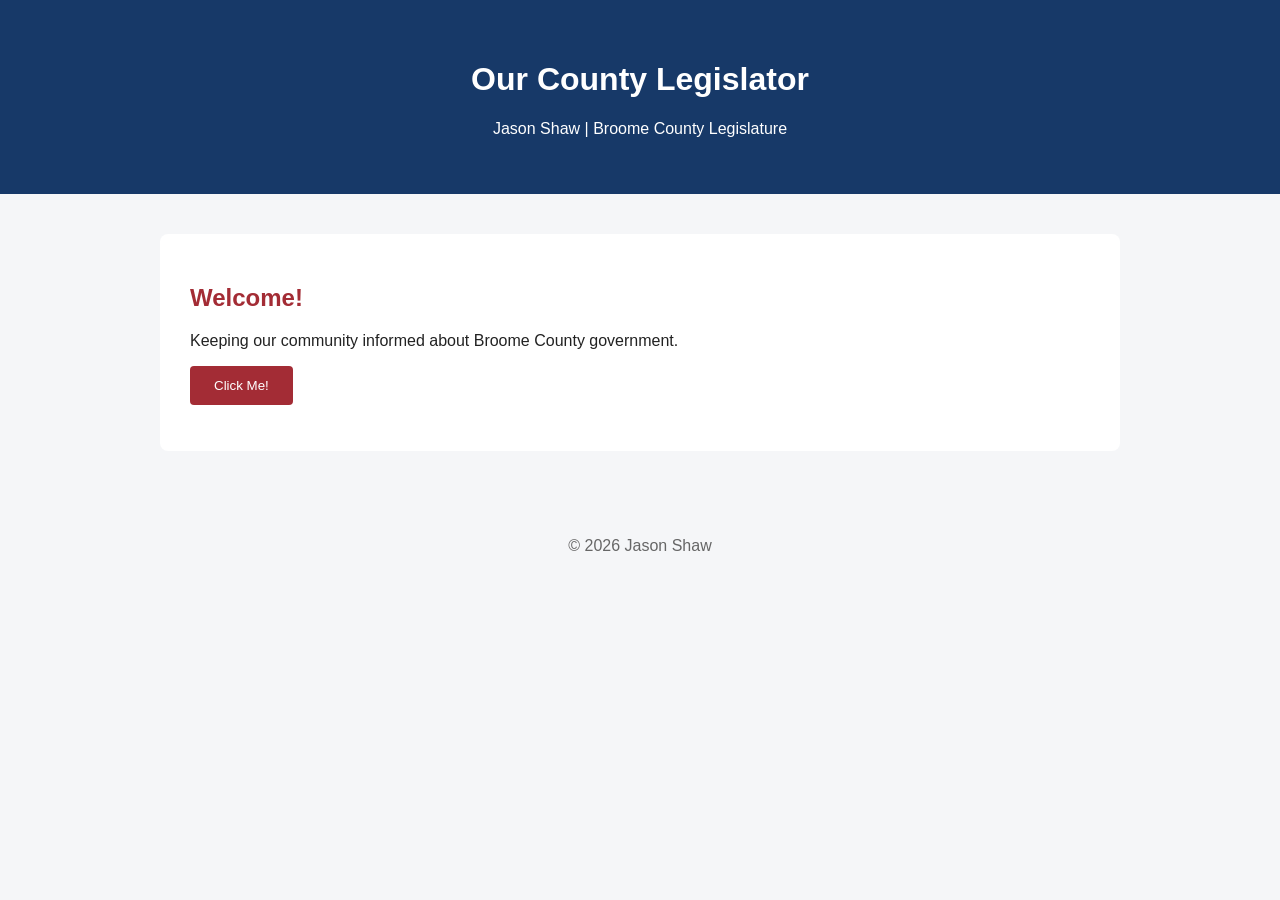
==== index.html @ f97212be "Initial website setup" ====
<!DOCTYPE html>
<html lang="en">
<head>
    <meta charset="UTF-8">
    <meta name="viewport" content="width=device-width, initial-scale=1.0">
    <title>Our County Legislator | Jason Shaw</title>
    <link rel="stylesheet" href="style.css">
    <script src="script.js" defer></script>
</head>
<body>
    <header>
        <h1>Our County Legislator</h1>
        <p>Jason Shaw | Broome County Legislature</p>
    </header>

    <main>
        <h2>Welcome!</h2>
        <p>
            Keeping our community informed about
            Broome County government.
        </p>

        <button id="welcomeButton">
            Click Me!
        </button>

        <p id="message"></p>
    </main>

    <footer>
        <p>&copy; 2026 Jason Shaw</p>
    </footer>
</body>
</html>
---- style.css ----
body {
    margin: 0;
    font-family: Arial, sans-serif;
    background: #f5f6f8;
    color: #222;
}

header {
    background: #173968;
    color: white;
    text-align: center;
    padding: 40px 20px;
}

main {
    max-width: 900px;
    margin: 40px auto;
    padding: 30px;
    background: white;
    border-radius: 8px;
}

h2 {
    color: #a32c35;
}

button {
    background: #a32c35;
    color: white;
    padding: 12px 24px;
    border: none;
    border-radius: 4px;
    cursor: pointer;
}

footer {
    text-align: center;
    padding: 30px;
    color: #666;
}
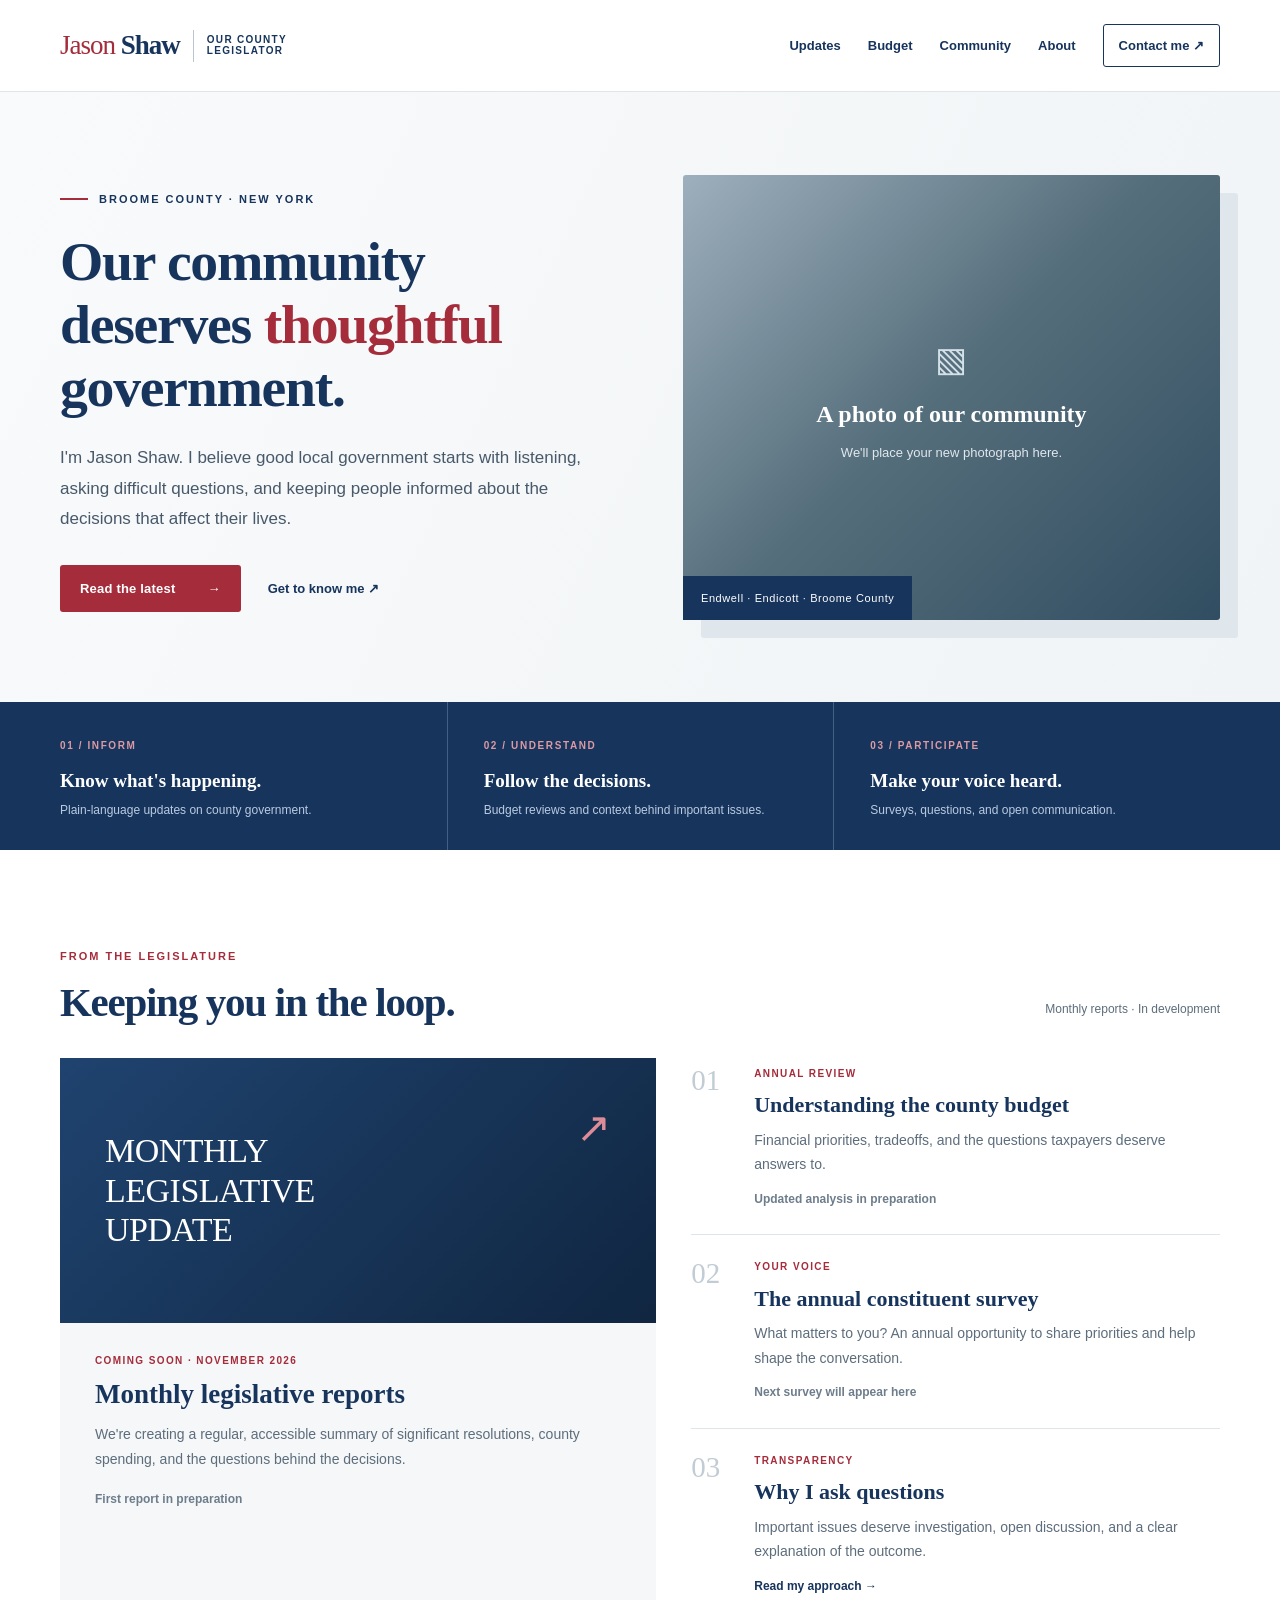
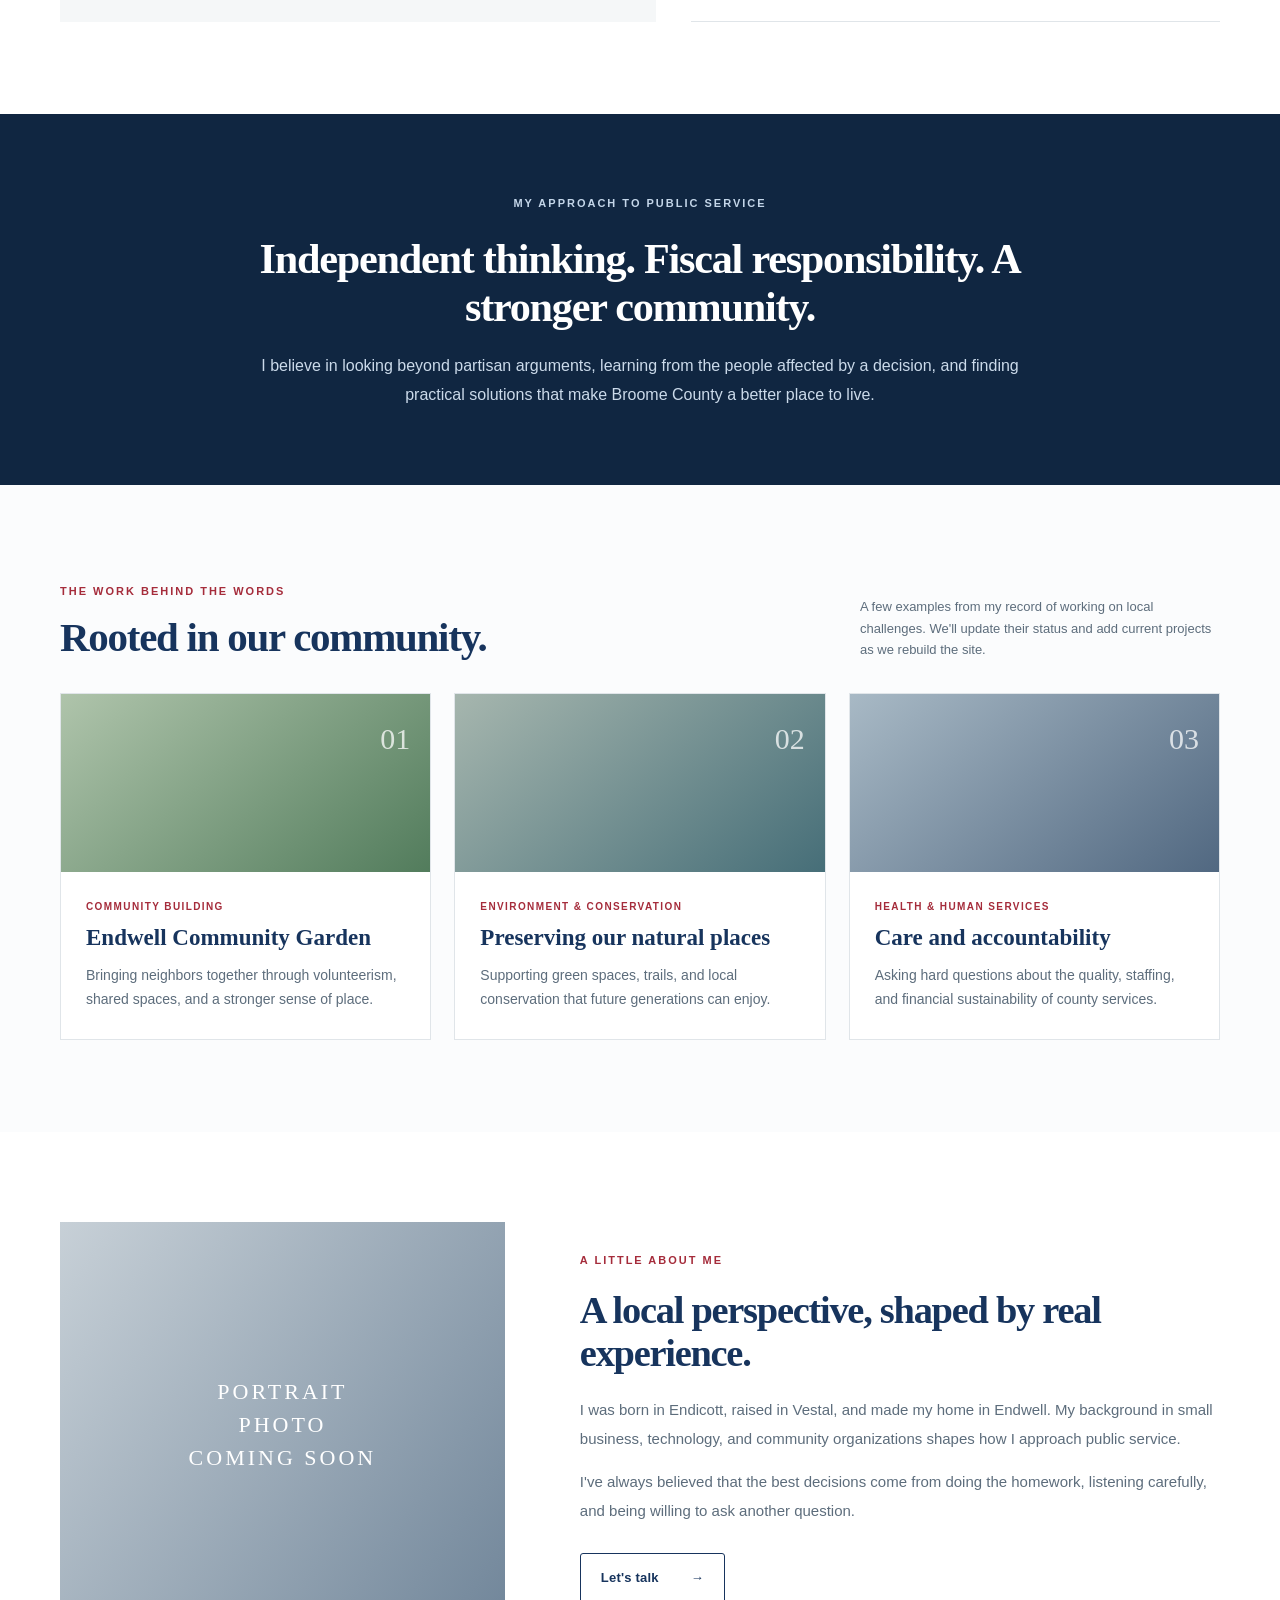
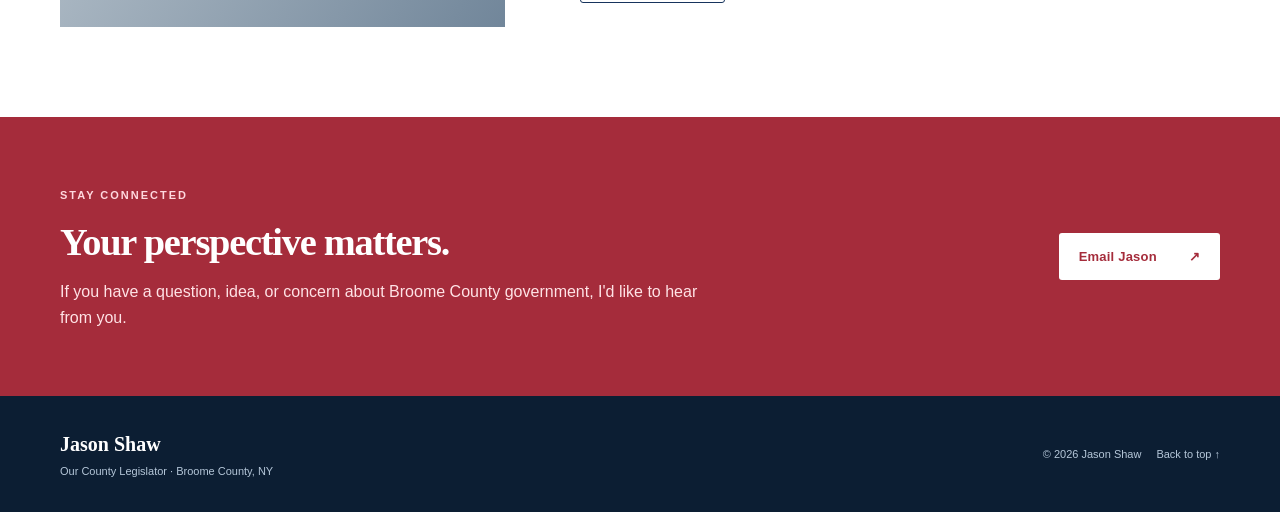
==== commit 96f44db8: "Create Modern Civic homepage" ====
--- a/index.html
+++ b/index.html
@@ -1,34 +1,140 @@
-<!DOCTYPE html>
+<!doctype html>
 <html lang="en">
 <head>
-    <meta charset="UTF-8">
-    <meta name="viewport" content="width=device-width, initial-scale=1.0">
-    <title>Our County Legislator | Jason Shaw</title>
-    <link rel="stylesheet" href="style.css">
-    <script src="script.js" defer></script>
+  <meta charset="utf-8">
+  <meta name="viewport" content="width=device-width, initial-scale=1">
+  <meta name="description" content="Jason Shaw's independent look at Broome County government: legislative updates, county budgets, community projects, and ways to make your voice heard.">
+  <meta name="theme-color" content="#17345d">
+  <title>Jason Shaw | Our County Legislator</title>
+  <link rel="stylesheet" href="style.css">
+  <script src="script.js" defer></script>
 </head>
 <body>
-    <header>
-        <h1>Our County Legislator</h1>
-        <p>Jason Shaw | Broome County Legislature</p>
-    </header>
+  <a class="skip-link" href="#main">Skip to content</a>
+  <header class="site-header" id="top">
+    <div class="container header-inner">
+      <a class="brand" href="#top" aria-label="Our County Legislator, home">
+        <span class="brand-name">Jason <strong>Shaw</strong></span>
+        <span class="brand-divider" aria-hidden="true"></span>
+        <span class="brand-label">OUR COUNTY<br>LEGISLATOR</span>
+      </a>
+      <button class="menu-toggle" type="button" aria-controls="primary-navigation" aria-expanded="false" aria-label="Open navigation">
+        <span></span><span></span><span></span>
+      </button>
+      <nav class="primary-navigation" id="primary-navigation" aria-label="Main navigation">
+        <a href="#updates">Updates</a>
+        <a href="#budget">Budget</a>
+        <a href="#community">Community</a>
+        <a href="#about">About</a>
+        <a class="nav-contact" href="#contact">Contact me <span aria-hidden="true">↗</span></a>
+      </nav>
+    </div>
+  </header>
 
-    <main>
-        <h2>Welcome!</h2>
-        <p>
-            Keeping our community informed about
-            Broome County government.
-        </p>
+  <main id="main">
+    <section class="hero" aria-labelledby="hero-title">
+      <div class="container hero-grid">
+        <div class="hero-copy">
+          <span class="eyebrow"><span class="eyebrow-line"></span> BROOME COUNTY · NEW YORK</span>
+          <h1 id="hero-title">Our community deserves <em>thoughtful</em> government.</h1>
+          <p>I'm Jason Shaw. I believe good local government starts with listening, asking difficult questions, and keeping people informed about the decisions that affect their lives.</p>
+          <div class="hero-actions">
+            <a class="button button-red" href="#updates">Read the latest <span aria-hidden="true">→</span></a>
+            <a class="text-link" href="#about">Get to know me <span aria-hidden="true">↗</span></a>
+          </div>
+        </div>
+        <div class="hero-photo" role="img" aria-label="Placeholder for a new photograph of Jason Shaw in the community">
+          <div class="photo-placeholder">
+            <span class="photo-placeholder-icon" aria-hidden="true">▧</span>
+            <strong>A photo of our community</strong>
+            <span>We'll place your new photograph here.</span>
+          </div>
+          <span class="photo-tag">Endwell · Endicott · Broome County</span>
+        </div>
+      </div>
+    </section>
 
-        <button id="welcomeButton">
-            Click Me!
-        </button>
+    <section class="quick-intro" aria-label="How this website can help">
+      <div class="container quick-intro-grid">
+        <div><span class="mini-label">01 / INFORM</span><strong>Know what's happening.</strong><p>Plain-language updates on county government.</p></div>
+        <div><span class="mini-label">02 / UNDERSTAND</span><strong>Follow the decisions.</strong><p>Budget reviews and context behind important issues.</p></div>
+        <div><span class="mini-label">03 / PARTICIPATE</span><strong>Make your voice heard.</strong><p>Surveys, questions, and open communication.</p></div>
+      </div>
+    </section>
 
-        <p id="message"></p>
-    </main>
+    <section class="section" id="updates" aria-labelledby="updates-title">
+      <div class="container">
+        <div class="section-heading">
+          <div><span class="eyebrow eyebrow-dark">FROM THE LEGISLATURE</span><h2 id="updates-title">Keeping you in the loop.</h2></div>
+          <span class="section-note">Monthly reports · In development</span>
+        </div>
+        <div class="updates-grid">
+          <article class="feature-story">
+            <div class="story-art" aria-hidden="true"><span>MONTHLY<br>LEGISLATIVE<br>UPDATE</span><span class="story-art-mark">↗</span></div>
+            <div class="story-body">
+              <span class="content-type">COMING SOON · NOVEMBER 2026</span>
+              <h3>Monthly legislative reports</h3>
+              <p>We're creating a regular, accessible summary of significant resolutions, county spending, and the questions behind the decisions.</p>
+              <span class="muted-link">First report in preparation</span>
+            </div>
+          </article>
+          <div class="side-stories">
+            <article class="small-story" id="budget">
+              <span class="article-number">01</span>
+              <div><span class="content-type">ANNUAL REVIEW</span><h3>Understanding the county budget</h3><p>Financial priorities, tradeoffs, and the questions taxpayers deserve answers to.</p><span class="muted-link">Updated analysis in preparation</span></div>
+            </article>
+            <article class="small-story" id="survey">
+              <span class="article-number">02</span>
+              <div><span class="content-type">YOUR VOICE</span><h3>The annual constituent survey</h3><p>What matters to you? An annual opportunity to share priorities and help shape the conversation.</p><span class="muted-link">Next survey will appear here</span></div>
+            </article>
+            <article class="small-story">
+              <span class="article-number">03</span>
+              <div><span class="content-type">TRANSPARENCY</span><h3>Why I ask questions</h3><p>Important issues deserve investigation, open discussion, and a clear explanation of the outcome.</p><a href="#principles" class="inline-link">Read my approach <span aria-hidden="true">→</span></a></div>
+            </article>
+          </div>
+        </div>
+      </div>
+    </section>
 
-    <footer>
-        <p>&copy; 2026 Jason Shaw</p>
-    </footer>
+    <section class="statement" id="principles" aria-labelledby="statement-title">
+      <div class="container statement-inner">
+        <span class="eyebrow">MY APPROACH TO PUBLIC SERVICE</span>
+        <h2 id="statement-title">Independent thinking. Fiscal responsibility. A stronger community.</h2>
+        <p>I believe in looking beyond partisan arguments, learning from the people affected by a decision, and finding practical solutions that make Broome County a better place to live.</p>
+      </div>
+    </section>
+
+    <section class="section community-section" id="community" aria-labelledby="community-title">
+      <div class="container">
+        <div class="section-heading">
+          <div><span class="eyebrow eyebrow-dark">THE WORK BEHIND THE WORDS</span><h2 id="community-title">Rooted in our community.</h2></div>
+          <p class="heading-description">A few examples from my record of working on local challenges. We'll update their status and add current projects as we rebuild the site.</p>
+        </div>
+        <div class="projects-grid">
+          <article class="project-card"><div class="project-visual project-visual-one" aria-hidden="true"><span>01</span></div><div class="project-copy"><span class="content-type">COMMUNITY BUILDING</span><h3>Endwell Community Garden</h3><p>Bringing neighbors together through volunteerism, shared spaces, and a stronger sense of place.</p></div></article>
+          <article class="project-card"><div class="project-visual project-visual-two" aria-hidden="true"><span>02</span></div><div class="project-copy"><span class="content-type">ENVIRONMENT & CONSERVATION</span><h3>Preserving our natural places</h3><p>Supporting green spaces, trails, and local conservation that future generations can enjoy.</p></div></article>
+          <article class="project-card"><div class="project-visual project-visual-three" aria-hidden="true"><span>03</span></div><div class="project-copy"><span class="content-type">HEALTH & HUMAN SERVICES</span><h3>Care and accountability</h3><p>Asking hard questions about the quality, staffing, and financial sustainability of county services.</p></div></article>
+        </div>
+      </div>
+    </section>
+
+    <section class="about-section" id="about" aria-labelledby="about-title">
+      <div class="container about-grid">
+        <div class="about-photo" role="img" aria-label="Placeholder for an updated portrait of Jason Shaw"><span>PORTRAIT<br>PHOTO<br>COMING SOON</span></div>
+        <div class="about-copy"><span class="eyebrow eyebrow-dark">A LITTLE ABOUT ME</span><h2 id="about-title">A local perspective, shaped by real experience.</h2><p>I was born in Endicott, raised in Vestal, and made my home in Endwell. My background in small business, technology, and community organizations shapes how I approach public service.</p><p>I've always believed that the best decisions come from doing the homework, listening carefully, and being willing to ask another question.</p><a href="#contact" class="button button-outline">Let's talk <span aria-hidden="true">→</span></a></div>
+      </div>
+    </section>
+
+    <section class="contact-section" id="contact" aria-labelledby="contact-title">
+      <div class="container contact-inner">
+        <div><span class="eyebrow">STAY CONNECTED</span><h2 id="contact-title">Your perspective matters.</h2><p>If you have a question, idea, or concern about Broome County government, I'd like to hear from you.</p></div>
+        <a class="button button-light" href="mailto:OurCountyLegislator@gmail.com?subject=Message%20from%20OurCountyLegislator.com">Email Jason <span aria-hidden="true">↗</span></a>
+      </div>
+    </section>
+  </main>
+
+  <footer class="site-footer">
+    <div class="container footer-inner"><div><strong>Jason Shaw</strong><span>Our County Legislator · Broome County, NY</span></div><div><span>© <span id="current-year">2026</span> Jason Shaw</span><a href="#top">Back to top ↑</a></div></div>
+  </footer>
 </body>
-</html>+</html>
--- a/style.css
+++ b/style.css
@@ -1,40 +1,10 @@
-body {
-    margin: 0;
-    font-family: Arial, sans-serif;
-    background: #f5f6f8;
-    color: #222;
-}
-
-header {
-    background: #173968;
-    color: white;
-    text-align: center;
-    padding: 40px 20px;
-}
-
-main {
-    max-width: 900px;
-    margin: 40px auto;
-    padding: 30px;
-    background: white;
-    border-radius: 8px;
-}
-
-h2 {
-    color: #a32c35;
-}
-
-button {
-    background: #a32c35;
-    color: white;
-    padding: 12px 24px;
-    border: none;
-    border-radius: 4px;
-    cursor: pointer;
-}
-
-footer {
-    text-align: center;
-    padding: 30px;
-    color: #666;
-}+:root{--navy:#17345d;--navy-deep:#102641;--ink:#1f2c3d;--red:#a52c3b;--red-dark:#882231;--muted:#5d6d7c;--line:#e0e5e9;--offwhite:#f5f7f8;--white:#fff;--max:1160px}
+*{box-sizing:border-box}html{scroll-behavior:smooth;scroll-padding-top:100px}body{margin:0;background:var(--white);color:var(--ink);font-family:Arial,Helvetica,sans-serif;line-height:1.65;-webkit-font-smoothing:antialiased}a{color:inherit}button{font:inherit}.container{width:min(var(--max),calc(100% - 52px));margin-inline:auto}.skip-link{position:absolute;left:16px;top:-80px;background:var(--white);z-index:20;padding:12px}.skip-link:focus{top:12px}a:focus-visible,button:focus-visible{outline:3px solid #e5a14b;outline-offset:4px}.site-header{background:#fff;position:sticky;top:0;z-index:10;border-bottom:1px solid var(--line)}.header-inner{min-height:91px;display:flex;align-items:center;justify-content:space-between;gap:25px}.brand{display:inline-flex;align-items:center;text-decoration:none;gap:13px;line-height:1.02;white-space:nowrap}.brand-name{font-family:Georgia,'Times New Roman',serif;font-size:27px;color:var(--red);letter-spacing:-1px}.brand-name strong{color:var(--navy);font-weight:700}.brand-divider{height:32px;width:1px;background:#bac5ce}.brand-label{color:var(--navy);font-size:10px;font-weight:800;letter-spacing:1.3px}.primary-navigation{display:flex;align-items:center;gap:27px}.primary-navigation a{text-decoration:none;font-size:13px;font-weight:700;color:var(--navy)}.primary-navigation a:hover,.inline-link:hover,.text-link:hover{color:var(--red)}.primary-navigation .nav-contact{border:1px solid var(--navy);border-radius:3px;padding:10px 15px}.primary-navigation .nav-contact:hover{background:var(--navy);color:#fff}.menu-toggle{display:none}
+.hero{background:linear-gradient(115deg,#f9fafb 0%,#f0f4f6 100%);overflow:hidden}.hero-grid{display:grid;grid-template-columns:1.02fr .98fr;gap:64px;align-items:center;padding-block:72px}.hero-copy{padding-block:18px}.eyebrow{color:#c4d6e9;font-size:11px;font-weight:800;letter-spacing:2px;display:inline-flex;align-items:center;gap:11px}.eyebrow-dark{color:var(--red)}.eyebrow-line{width:28px;height:2px;background:var(--red)}.hero .eyebrow{color:var(--navy)}h1,h2,h3,p{margin-top:0}h1,h2{font-family:Georgia,'Times New Roman',serif;letter-spacing:-1.25px;line-height:1.13}h1{font-size:clamp(42px,4.35vw,67px);color:var(--navy);margin:22px 0 24px}h1 em{color:var(--red);font-style:normal}.hero-copy>p{font-size:17px;color:#48596a;line-height:1.8;max-width:550px}.hero-actions{display:flex;align-items:center;gap:27px;flex-wrap:wrap;margin-top:30px}.button{display:inline-flex;justify-content:space-between;align-items:center;gap:32px;text-decoration:none;padding:13px 20px;font-size:13px;font-weight:800;letter-spacing:.2px;border-radius:3px;transition:background .2s,color .2s}.button-red{background:var(--red);color:#fff}.button-red:hover{background:var(--red-dark)}.text-link{text-decoration:none;color:var(--navy);font-size:13px;font-weight:800}.hero-photo{height:445px;position:relative;min-width:0;background:linear-gradient(135deg,#9eafbd 0%,#556e7b 48%,#314d61 100%);border-radius:3px;box-shadow:18px 18px 0 #e0e7ec}.photo-placeholder{height:100%;display:flex;align-items:center;justify-content:center;flex-direction:column;color:#fff;text-align:center;padding:20px;gap:8px}.photo-placeholder-icon{font-size:34px;color:#d5e1e8}.photo-placeholder strong{font-family:Georgia,serif;font-size:24px}.photo-placeholder span:last-child{color:#e0e7ed;font-size:13px}.photo-tag{position:absolute;bottom:0;left:0;background:var(--navy);color:#fff;font-size:11px;letter-spacing:.6px;padding:13px 18px}
+.quick-intro{background:var(--navy)}.quick-intro-grid{display:grid;grid-template-columns:repeat(3,1fr)}.quick-intro-grid>div{padding:29px 30px 29px 0}.quick-intro-grid>div+div{border-left:1px solid #436082;padding-left:36px}.quick-intro-grid strong{display:block;color:#fff;font-family:Georgia,serif;font-size:19px;margin-top:7px}.quick-intro-grid p{font-size:12px;color:#b9cbe0;margin:5px 0 0}.mini-label{font-size:10px;letter-spacing:1.6px;color:#dc9aa3;font-weight:800}
+.section{padding:92px 0}.section-heading{display:flex;justify-content:space-between;align-items:end;gap:35px;margin-bottom:32px}.section-heading h2{font-size:clamp(33px,3.2vw,47px);color:var(--navy);margin:11px 0 0}.section-note{font-size:12px;color:var(--muted);padding-bottom:6px}.updates-grid{display:grid;grid-template-columns:1.06fr .94fr;gap:35px}.feature-story{background:var(--offwhite)}.story-art{min-height:265px;background:linear-gradient(135deg,#1f436f,#102641);color:#fff;display:flex;align-items:center;justify-content:space-between;padding:35px 45px}.story-art>span:first-child{font-family:Georgia,serif;font-size:34px;line-height:1.15;letter-spacing:-.5px}.story-art-mark{font-size:42px;color:#dd8d98;align-self:flex-start}.story-body{padding:30px 35px 34px}.content-type{display:block;color:var(--red);font-size:10px;font-weight:800;letter-spacing:1.4px;margin-bottom:9px}.story-body h3{font-family:Georgia,serif;font-size:27px;line-height:1.2;color:var(--navy);margin-bottom:12px}.story-body p,.small-story p,.project-copy p{color:var(--muted);font-size:14px;line-height:1.75}.muted-link{font-size:12px;font-weight:700;color:#6e7d8c}.side-stories{display:flex;flex-direction:column}.small-story{display:grid;grid-template-columns:45px 1fr;gap:18px;padding:8px 0 23px;border-bottom:1px solid var(--line)}.small-story+.small-story{padding-top:24px}.article-number{font-family:Georgia,serif;color:#c2ccd5;font-size:29px;line-height:1}.small-story h3{color:var(--navy);font-family:Georgia,serif;font-size:22px;line-height:1.3;margin-bottom:8px}.small-story p{margin-bottom:8px}.inline-link{font-size:12px;font-weight:800;text-decoration:none;color:var(--navy)}
+.statement{background:var(--navy-deep);padding:75px 0;color:#fff}.statement-inner{max-width:820px;text-align:center}.statement h2{font-size:clamp(32px,3.3vw,49px);margin:20px 0}.statement p{font-size:16px;line-height:1.85;color:#cbdaea;margin-bottom:0}.community-section{background:#fbfcfd}.heading-description{max-width:360px;color:var(--muted);font-size:13px;margin-bottom:0}.projects-grid{display:grid;grid-template-columns:repeat(3,1fr);gap:23px}.project-card{background:#fff;border:1px solid var(--line)}.project-visual{height:178px;display:flex;justify-content:flex-end;align-items:flex-start;padding:20px;color:#fff;font-family:Georgia,serif;font-size:30px}.project-visual-one{background:linear-gradient(140deg,#afc4ab,#527c5c)}.project-visual-two{background:linear-gradient(140deg,#a6b6ae,#466e78)}.project-visual-three{background:linear-gradient(140deg,#a8b9c5,#516881)}.project-visual span{opacity:.75}.project-copy{padding:27px 25px}.project-copy h3{font-family:Georgia,serif;color:var(--navy);font-size:23px;line-height:1.25;margin-bottom:10px}.project-copy p{margin-bottom:0}
+.about-section{padding:90px 0}.about-grid{display:grid;grid-template-columns:.82fr 1.18fr;align-items:center;gap:75px}.about-photo{height:405px;background:linear-gradient(125deg,#c7d0d7,#71869a);display:flex;justify-content:center;align-items:center;text-align:center;color:#fff;font-size:22px;font-family:Georgia,serif;letter-spacing:3px;line-height:1.5}.about-copy h2{font-size:clamp(32px,3vw,47px);color:var(--navy);margin:16px 0 21px}.about-copy p{font-size:15px;color:var(--muted);line-height:1.9}.button-outline{border:1px solid var(--navy);color:var(--navy);margin-top:13px}.button-outline:hover{background:var(--navy);color:#fff}.contact-section{background:var(--red);color:#fff;padding:64px 0}.contact-inner{display:flex;justify-content:space-between;align-items:center;gap:35px}.contact-section .eyebrow{color:#ffd8de}.contact-section h2{font-size:clamp(32px,3vw,44px);margin:14px 0}.contact-section p{max-width:650px;color:#ffe3e6;margin-bottom:0}.button-light{background:#fff;color:var(--red);white-space:nowrap}.button-light:hover{background:#f0e8e9}.site-footer{background:#0c1e33;color:#d5e2ef;padding:32px 0}.footer-inner,.footer-inner>div{display:flex;justify-content:space-between;align-items:center;gap:15px}.footer-inner>div:first-child{flex-direction:column;align-items:flex-start;gap:1px}.footer-inner strong{color:#fff;font-family:Georgia,serif;font-size:20px}.footer-inner span,.footer-inner a{font-size:11px;color:#b5c7d9}.footer-inner a{text-decoration:none}
+@media(max-width:900px){.header-inner{min-height:75px}.menu-toggle{display:flex;width:42px;height:42px;border:1px solid var(--line);background:#fff;align-items:center;justify-content:center;flex-direction:column;gap:5px;cursor:pointer}.menu-toggle span{width:19px;height:2px;background:var(--navy)}.primary-navigation{display:none;position:absolute;left:0;right:0;top:100%;background:#fff;box-shadow:0 12px 18px #122c4820;padding:13px 26px 23px;align-items:stretch;flex-direction:column;gap:0}.primary-navigation.is-open{display:flex}.primary-navigation a{padding:12px;border-bottom:1px solid var(--line)}.primary-navigation .nav-contact{margin-top:10px;text-align:center}.hero-grid{gap:35px;grid-template-columns:1fr 1fr}.hero-photo{height:350px}.updates-grid{gap:24px}.about-grid{gap:35px}}
+@media(max-width:650px){.container{width:min(var(--max),calc(100% - 36px))}.brand-name{font-size:23px}.brand-label{font-size:9px}.hero-grid{grid-template-columns:1fr;padding-block:48px;gap:34px}.hero-photo{height:310px;box-shadow:10px 10px 0 #e0e7ec}.hero-copy{padding:0}.hero-copy>p{font-size:15px}.quick-intro-grid,.updates-grid,.projects-grid,.about-grid{grid-template-columns:1fr}.quick-intro-grid>div{padding:18px 0}.quick-intro-grid>div+div{border-left:0;border-top:1px solid #436082;padding-left:0}.section{padding:64px 0}.section-heading{display:block}.section-note{display:block;margin-top:10px}.heading-description{margin-top:16px}.story-art{min-height:215px}.story-art>span:first-child{font-size:27px}.story-body{padding:25px}.small-story{grid-template-columns:36px 1fr}.statement{padding:60px 0}.project-visual{height:150px}.about-section{padding:65px 0}.about-photo{height:310px}.contact-inner,.footer-inner{flex-direction:column;align-items:flex-start}.contact-inner .button{align-self:flex-start}.footer-inner>div:last-child{flex-wrap:wrap}}
+@media(prefers-reduced-motion:reduce){html{scroll-behavior:auto}*{transition:none!important}}
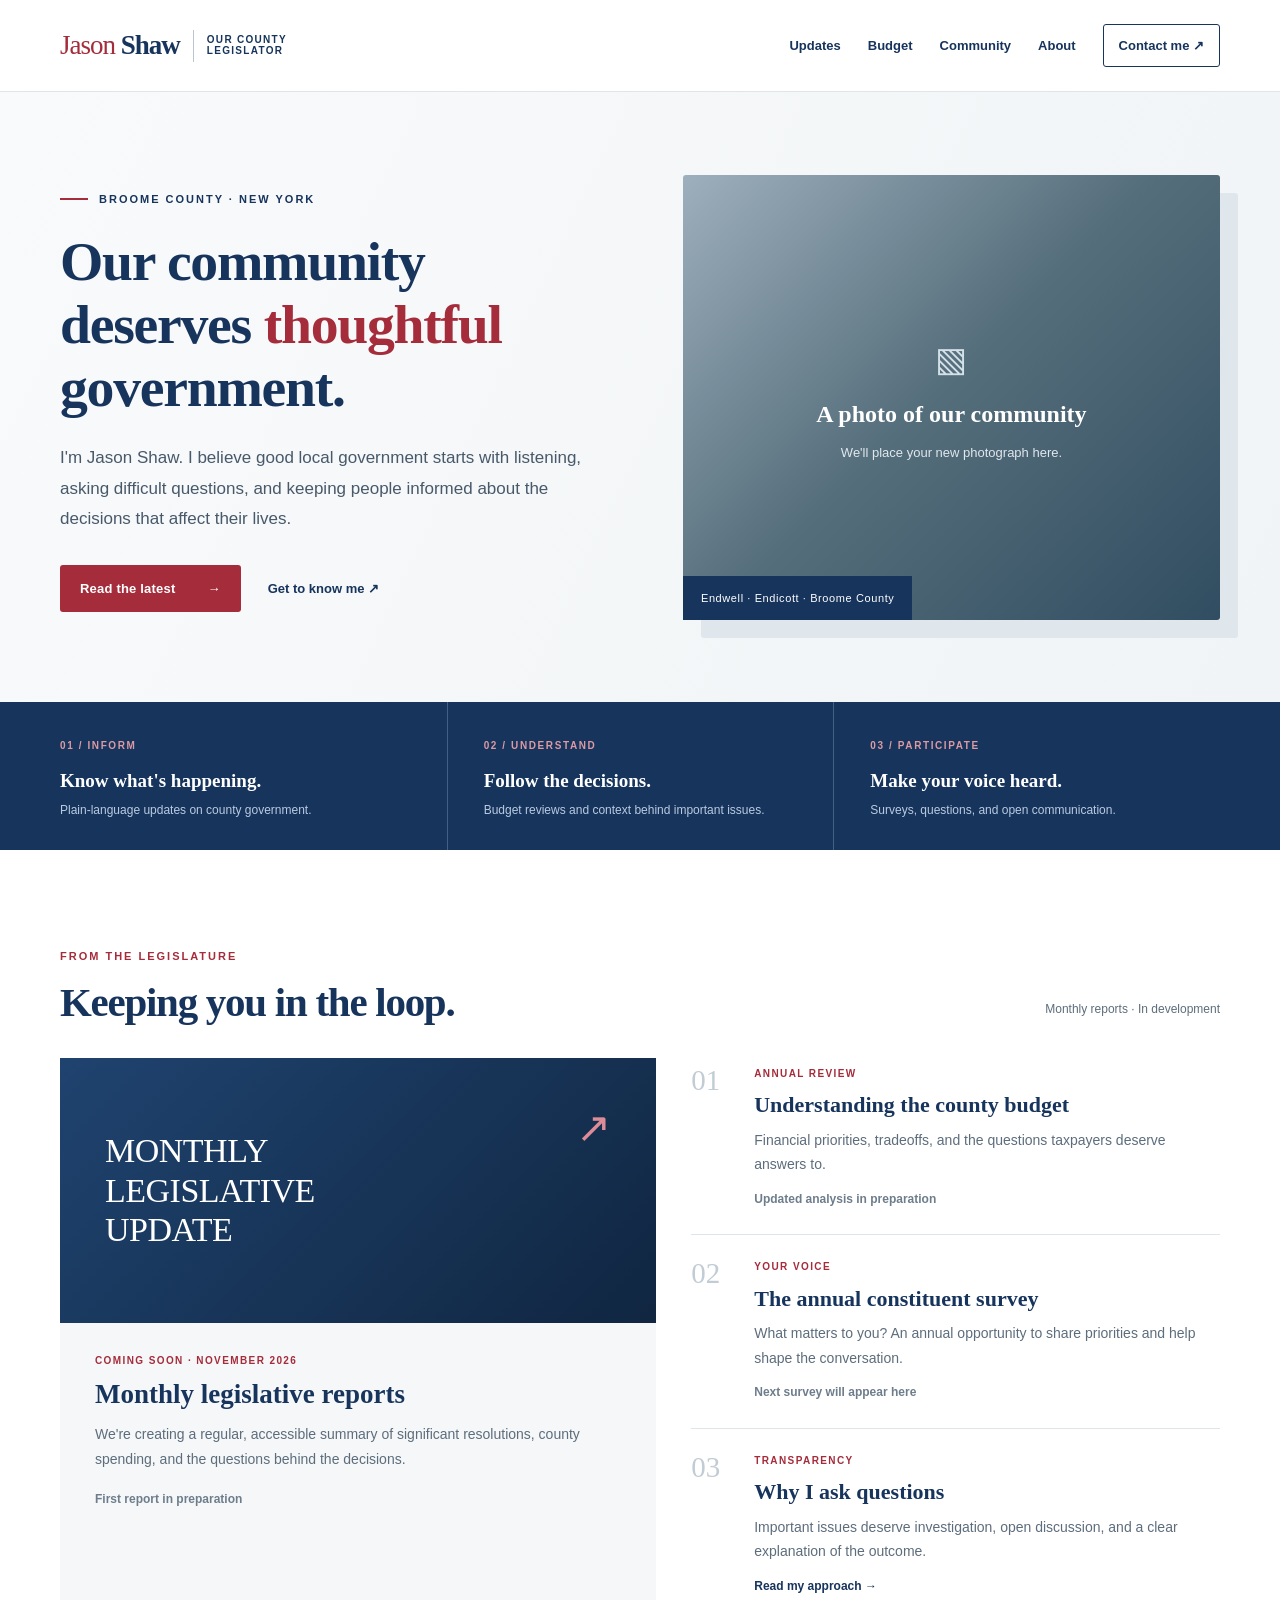
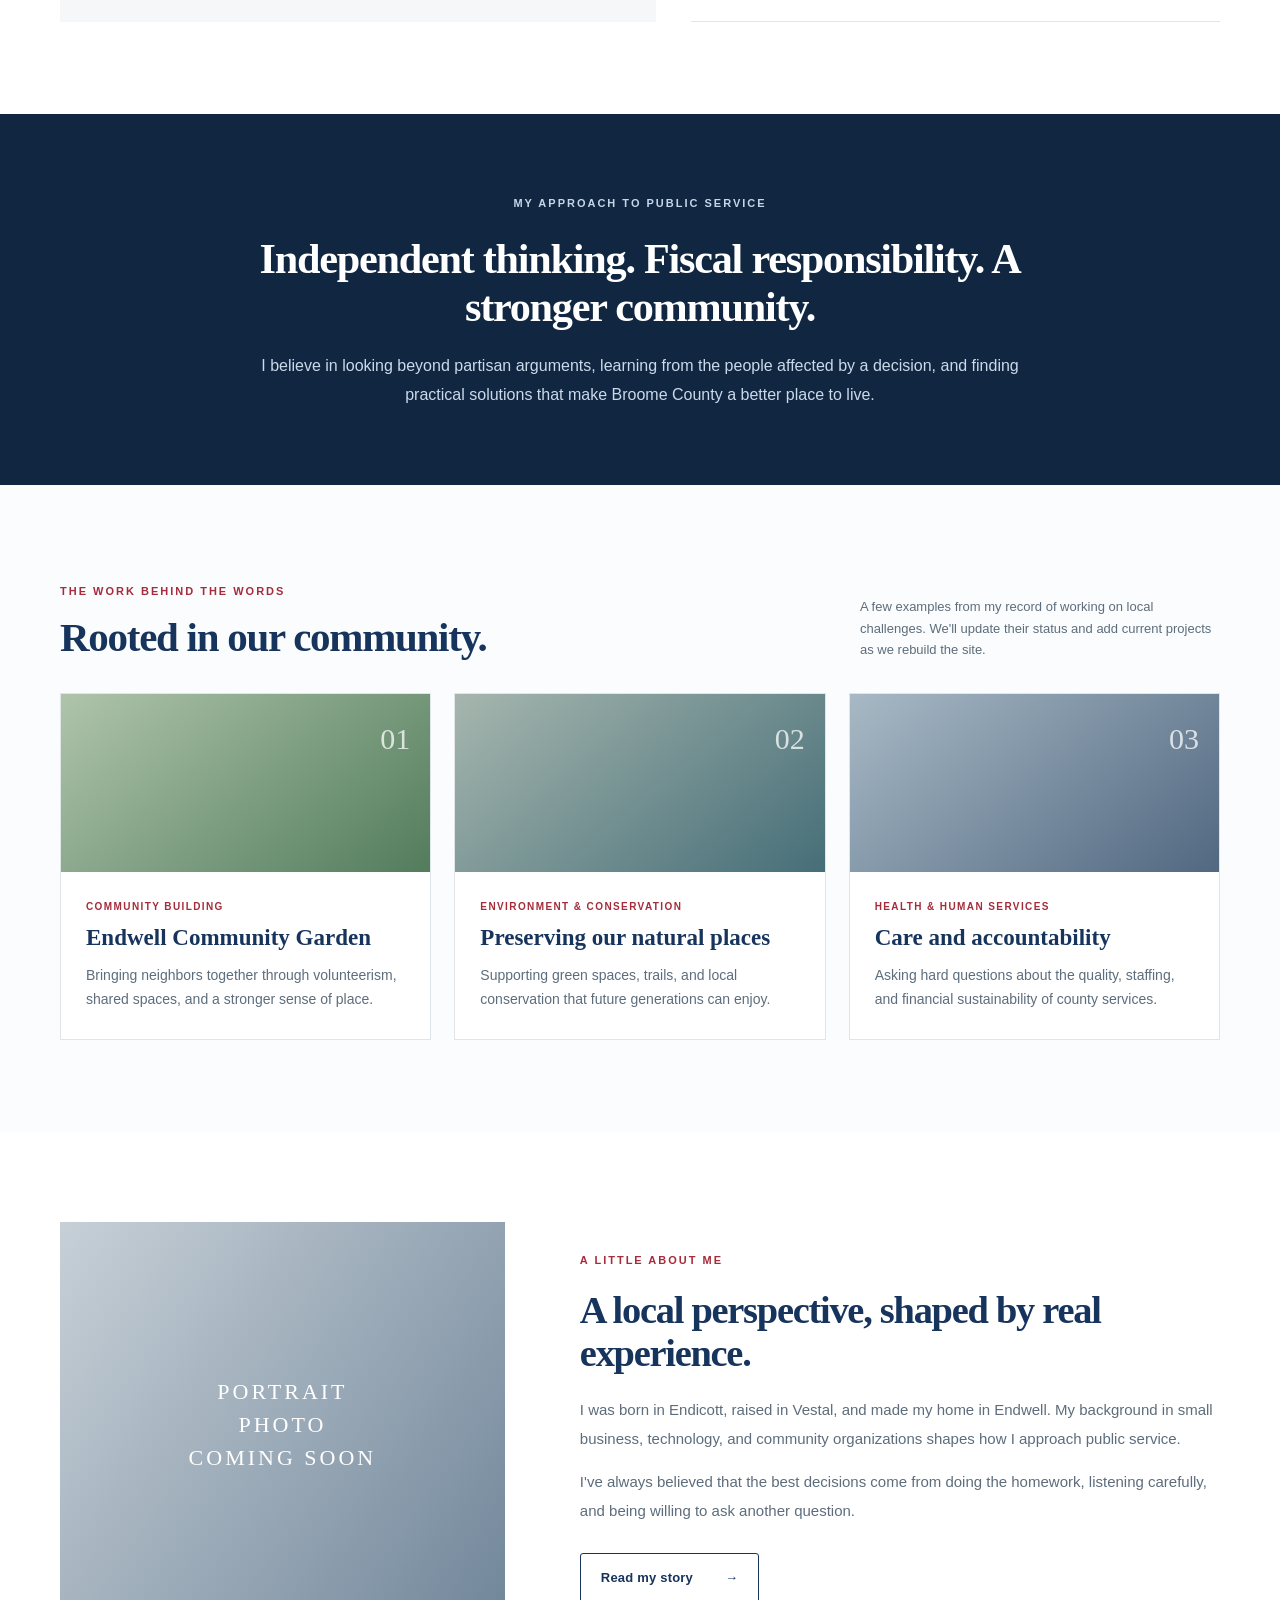
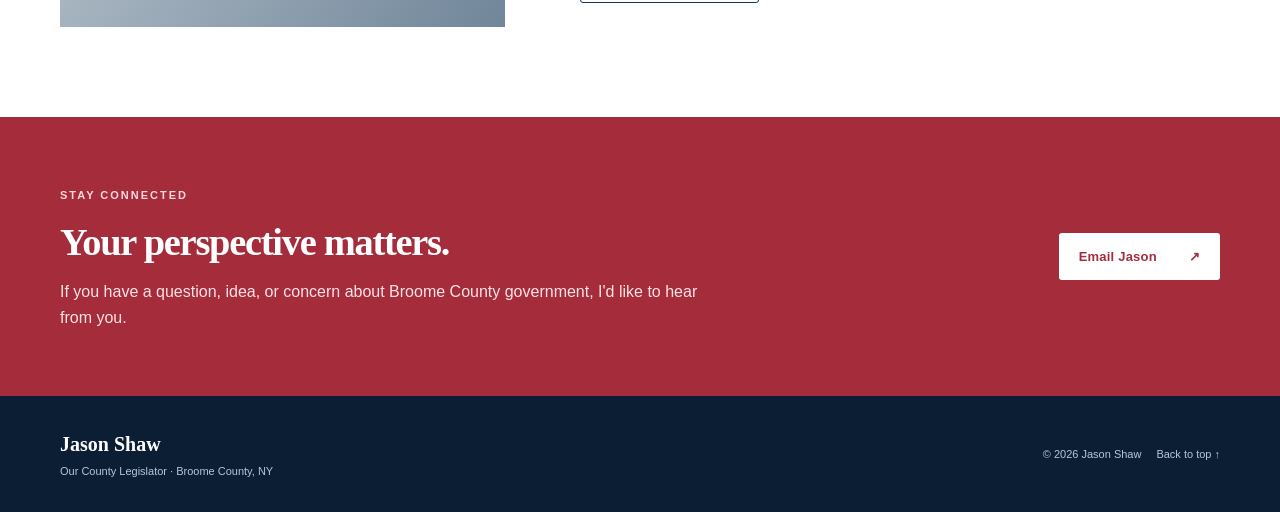
==== commit 741fb682: "Added About.html" ====
--- a/index.html
+++ b/index.html
@@ -13,7 +13,7 @@
   <a class="skip-link" href="#main">Skip to content</a>
   <header class="site-header" id="top">
     <div class="container header-inner">
-      <a class="brand" href="#top" aria-label="Our County Legislator, home">
+      <a class="brand" href="index.html" aria-label="Our County Legislator, home">
         <span class="brand-name">Jason <strong>Shaw</strong></span>
         <span class="brand-divider" aria-hidden="true"></span>
         <span class="brand-label">OUR COUNTY<br>LEGISLATOR</span>
@@ -25,7 +25,7 @@
         <a href="#updates">Updates</a>
         <a href="#budget">Budget</a>
         <a href="#community">Community</a>
-        <a href="#about">About</a>
+        <a href="about.html">About</a>
         <a class="nav-contact" href="#contact">Contact me <span aria-hidden="true">↗</span></a>
       </nav>
     </div>
@@ -40,7 +40,7 @@
           <p>I'm Jason Shaw. I believe good local government starts with listening, asking difficult questions, and keeping people informed about the decisions that affect their lives.</p>
           <div class="hero-actions">
             <a class="button button-red" href="#updates">Read the latest <span aria-hidden="true">→</span></a>
-            <a class="text-link" href="#about">Get to know me <span aria-hidden="true">↗</span></a>
+            <a class="text-link" href="about.html">Get to know me <span aria-hidden="true">↗</span></a>
           </div>
         </div>
         <div class="hero-photo" role="img" aria-label="Placeholder for a new photograph of Jason Shaw in the community">
@@ -121,7 +121,7 @@
     <section class="about-section" id="about" aria-labelledby="about-title">
       <div class="container about-grid">
         <div class="about-photo" role="img" aria-label="Placeholder for an updated portrait of Jason Shaw"><span>PORTRAIT<br>PHOTO<br>COMING SOON</span></div>
-        <div class="about-copy"><span class="eyebrow eyebrow-dark">A LITTLE ABOUT ME</span><h2 id="about-title">A local perspective, shaped by real experience.</h2><p>I was born in Endicott, raised in Vestal, and made my home in Endwell. My background in small business, technology, and community organizations shapes how I approach public service.</p><p>I've always believed that the best decisions come from doing the homework, listening carefully, and being willing to ask another question.</p><a href="#contact" class="button button-outline">Let's talk <span aria-hidden="true">→</span></a></div>
+        <div class="about-copy"><span class="eyebrow eyebrow-dark">A LITTLE ABOUT ME</span><h2 id="about-title">A local perspective, shaped by real experience.</h2><p>I was born in Endicott, raised in Vestal, and made my home in Endwell. My background in small business, technology, and community organizations shapes how I approach public service.</p><p>I've always believed that the best decisions come from doing the homework, listening carefully, and being willing to ask another question.</p><a href="about.html" class="button button-outline">Read my story <span aria-hidden="true">→</span></a></div>
       </div>
     </section>
 
--- a/style.css
+++ b/style.css
@@ -8,3 +8,18 @@
 @media(max-width:900px){.header-inner{min-height:75px}.menu-toggle{display:flex;width:42px;height:42px;border:1px solid var(--line);background:#fff;align-items:center;justify-content:center;flex-direction:column;gap:5px;cursor:pointer}.menu-toggle span{width:19px;height:2px;background:var(--navy)}.primary-navigation{display:none;position:absolute;left:0;right:0;top:100%;background:#fff;box-shadow:0 12px 18px #122c4820;padding:13px 26px 23px;align-items:stretch;flex-direction:column;gap:0}.primary-navigation.is-open{display:flex}.primary-navigation a{padding:12px;border-bottom:1px solid var(--line)}.primary-navigation .nav-contact{margin-top:10px;text-align:center}.hero-grid{gap:35px;grid-template-columns:1fr 1fr}.hero-photo{height:350px}.updates-grid{gap:24px}.about-grid{gap:35px}}
 @media(max-width:650px){.container{width:min(var(--max),calc(100% - 36px))}.brand-name{font-size:23px}.brand-label{font-size:9px}.hero-grid{grid-template-columns:1fr;padding-block:48px;gap:34px}.hero-photo{height:310px;box-shadow:10px 10px 0 #e0e7ec}.hero-copy{padding:0}.hero-copy>p{font-size:15px}.quick-intro-grid,.updates-grid,.projects-grid,.about-grid{grid-template-columns:1fr}.quick-intro-grid>div{padding:18px 0}.quick-intro-grid>div+div{border-left:0;border-top:1px solid #436082;padding-left:0}.section{padding:64px 0}.section-heading{display:block}.section-note{display:block;margin-top:10px}.heading-description{margin-top:16px}.story-art{min-height:215px}.story-art>span:first-child{font-size:27px}.story-body{padding:25px}.small-story{grid-template-columns:36px 1fr}.statement{padding:60px 0}.project-visual{height:150px}.about-section{padding:65px 0}.about-photo{height:310px}.contact-inner,.footer-inner{flex-direction:column;align-items:flex-start}.contact-inner .button{align-self:flex-start}.footer-inner>div:last-child{flex-wrap:wrap}}
 @media(prefers-reduced-motion:reduce){html{scroll-behavior:auto}*{transition:none!important}}
+
+/* About page — uses the shared Modern Civic visual language */
+.bio-hero{background:linear-gradient(115deg,#f9fafb,#edf2f5)}
+.bio-hero-grid{display:grid;grid-template-columns:1.12fr .88fr;gap:65px;align-items:center;padding-block:70px}
+.bio-hero h1{font-size:clamp(43px,4.2vw,64px)}.bio-hero h1 em{color:var(--red);font-style:normal}
+.bio-lead{font-size:17px;line-height:1.85;color:#48596a;max-width:650px;margin-bottom:25px}
+.bio-hero-photo{height:400px;background:linear-gradient(140deg,#9eafbd,#526b7b 55%,#29455b);position:relative;box-shadow:16px 16px 0 #e0e7ec}
+.bio-intro-strip{background:var(--navy)}.bio-facts{display:grid;grid-template-columns:repeat(3,1fr)}.bio-facts>div{padding:25px 24px 25px 0}.bio-facts>div+div{padding-left:28px;border-left:1px solid #436082}.bio-facts strong{display:block;color:#fff;font-family:Georgia,serif;font-size:19px;margin-top:7px}
+.bio-layout{display:grid;grid-template-columns:minmax(0,1.7fr) minmax(280px,0.83fr);align-items:start;gap:85px}.bio-main h2{font-size:clamp(30px,3vw,42px);color:var(--navy);margin:14px 0 23px}.bio-main h2:not(:first-of-type){margin-top:52px}.bio-main p{font-size:16px;line-height:1.95;color:#435364;margin-bottom:19px}.bio-main strong{color:var(--ink)}
+.bio-quote{border-left:4px solid var(--red);background:var(--offwhite);padding:22px 27px;margin:32px 0}.bio-quote p{font-family:Georgia,serif;color:var(--navy);font-size:24px;line-height:1.45;margin:0 0 5px}.bio-quote span{font-size:12px;color:var(--muted)}
+.bio-sidebar{display:flex;flex-direction:column;gap:23px}.bio-side-card{border:1px solid var(--line);padding:27px;background:#fff}.bio-side-card h3{font-family:Georgia,serif;color:var(--navy);font-size:27px;margin:12px 0 20px}.bio-list{margin:0}.bio-list>div{padding:14px 0;border-top:1px solid var(--line)}.bio-list dt{font-weight:800;color:var(--navy);font-size:14px}.bio-list dd{margin:4px 0 0;font-size:13px;line-height:1.7;color:var(--muted)}.bio-side-photo{height:250px;background:linear-gradient(140deg,#acb9aa,#4f7374)}.bio-side-photo .photo-placeholder{padding:30px}.bio-side-photo .photo-placeholder strong{font-size:21px}
+.bio-principles{background:var(--navy-deep);padding:75px 0;color:#fff}.bio-principles h2{font-size:clamp(31px,3vw,45px);margin:13px 0 35px}.bio-principles-grid{display:grid;grid-template-columns:repeat(3,1fr);gap:30px}.bio-principles-grid>div{border-top:1px solid #52708c;padding-top:20px}.bio-principles-grid span{font-size:12px;color:#eda5af;font-weight:800}.bio-principles-grid h3{font-family:Georgia,serif;font-size:23px;margin:9px 0}.bio-principles-grid p{color:#c7d6e5;font-size:14px;line-height:1.8;margin:0}
+.primary-navigation a[aria-current="page"]{color:var(--red);text-decoration:underline;text-underline-offset:8px}
+@media(max-width:900px){.bio-hero-grid{gap:35px;grid-template-columns:1fr 1fr}.bio-hero-photo{height:330px}.bio-layout{gap:35px}}
+@media(max-width:650px){.bio-hero-grid,.bio-layout,.bio-principles-grid,.bio-facts{grid-template-columns:1fr}.bio-hero-grid{padding-block:47px}.bio-hero-photo{height:300px;box-shadow:10px 10px 0 #e0e7ec}.bio-facts>div{padding:15px 0}.bio-facts>div+div{padding-left:0;border-left:none;border-top:1px solid #436082}.bio-layout{gap:45px}.bio-main p{font-size:15px}.bio-principles{padding:55px 0}}
